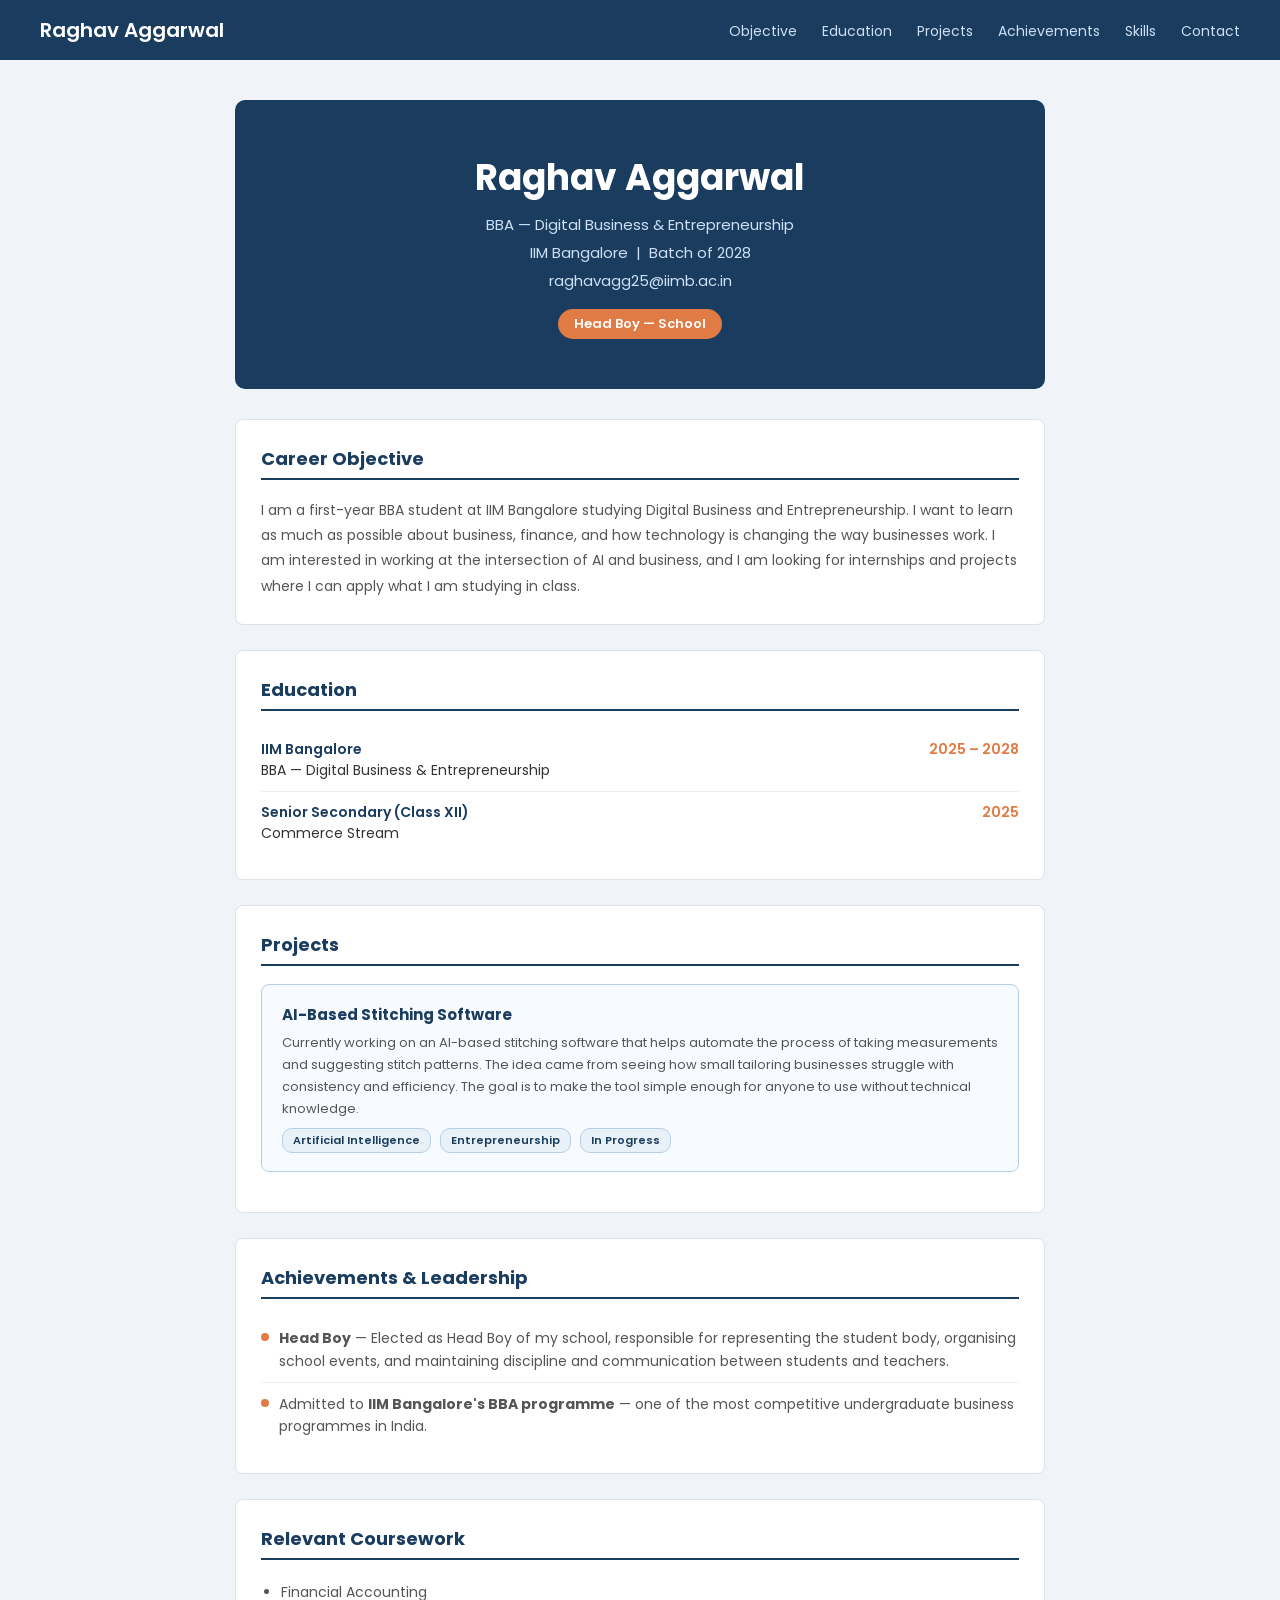
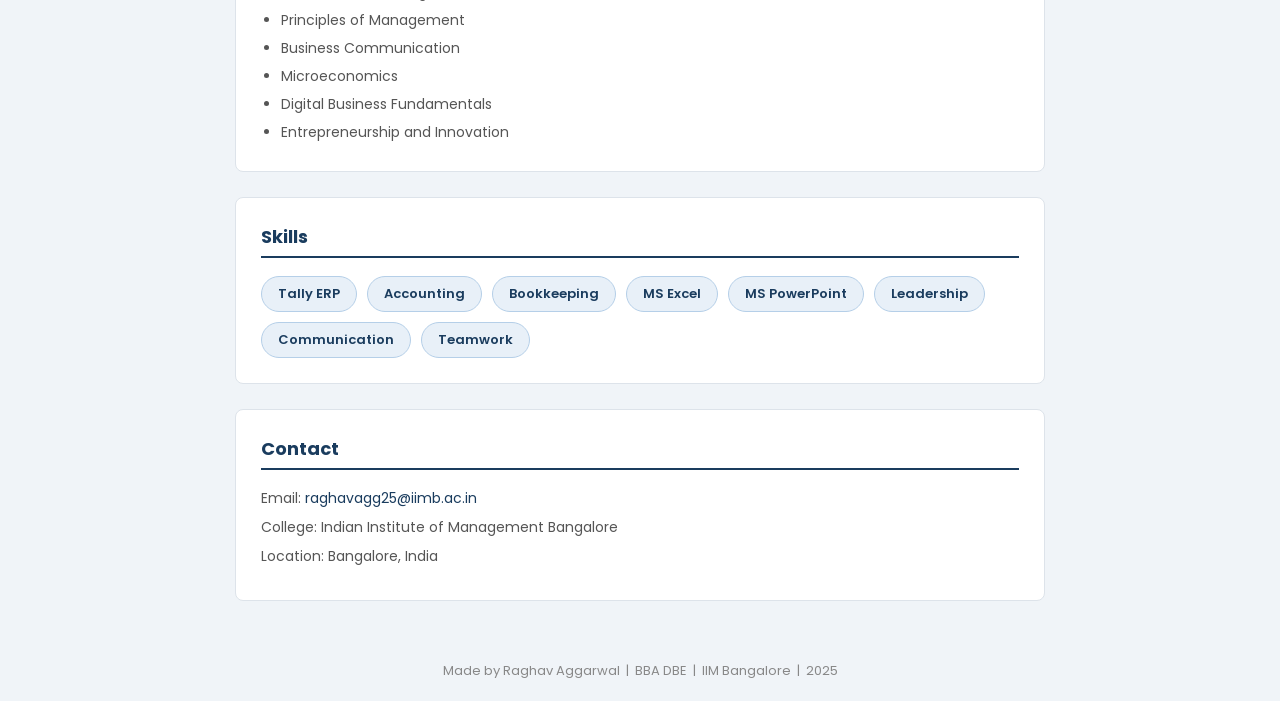
==== index (1).html @ 30580359 "Add files via upload" ====
<!DOCTYPE html>
<html lang="en">
<head>
  <meta charset="UTF-8">
  <meta name="viewport" content="width=device-width, initial-scale=1.0">
  <title>Raghav Aggarwal</title>
  <link href="https://fonts.googleapis.com/css2?family=Poppins:wght@400;600&display=swap" rel="stylesheet">

  <style>

    /* resetting default browser styles */
    * {
      margin: 0;
      padding: 0;
      box-sizing: border-box;
    }

    /* body styling */
    body {
      font-family: 'Poppins', sans-serif;
      background-color: #f0f4f8;
      color: #333333;
    }

    /* navigation bar */
    nav {
      background-color: #1a3c5e;
      display: flex;
      justify-content: space-between;
      align-items: center;
      padding: 15px 40px;
    }

    nav .name {
      color: white;
      font-size: 20px;
      font-weight: 600;
    }

    nav ul {
      list-style: none;
      display: flex;
      gap: 25px;
    }

    nav ul li a {
      color: #cce0f5;
      text-decoration: none;
      font-size: 14px;
    }

    nav ul li a:hover {
      color: white;
    }

    /* main content area */
    .container {
      max-width: 850px;
      margin: 40px auto;
      padding: 0 20px;
    }

    /* header / intro section */
    #header {
      background-color: #1a3c5e;
      color: white;
      text-align: center;
      padding: 50px 20px;
      border-radius: 10px;
      margin-bottom: 30px;
    }

    #header h1 {
      font-size: 36px;
      margin-bottom: 8px;
    }

    #header p {
      font-size: 15px;
      color: #cce0f5;
      margin-bottom: 5px;
    }

    /* badge for Head Boy */
    #header .badge {
      display: inline-block;
      background-color: #e07b45;
      color: white;
      font-size: 13px;
      font-weight: 600;
      padding: 5px 16px;
      border-radius: 20px;
      margin-top: 12px;
    }

    /* section headings */
    h2 {
      font-size: 18px;
      color: #1a3c5e;
      border-bottom: 2px solid #1a3c5e;
      padding-bottom: 6px;
      margin-bottom: 18px;
    }

    /* card style used for each section */
    .card {
      background-color: white;
      border-radius: 8px;
      padding: 25px;
      margin-bottom: 25px;
      border: 1px solid #dde3ea;
    }

    /* objective text */
    #objective p {
      font-size: 14px;
      line-height: 1.8;
      color: #555555;
    }

    /* education rows */
    .edu-row {
      display: flex;
      justify-content: space-between;
      padding: 10px 0;
      border-bottom: 1px solid #eee;
      font-size: 14px;
    }

    .edu-row:last-child {
      border-bottom: none;
    }

    .edu-row .school {
      font-weight: 600;
      color: #1a3c5e;
    }

    .edu-row .year {
      color: #e07b45;
      font-weight: 600;
    }

    /* project card */
    .project-card {
      background-color: #f7faff;
      border: 1px solid #b5cfe8;
      border-radius: 8px;
      padding: 18px 20px;
      margin-bottom: 15px;
    }

    .project-card h3 {
      font-size: 15px;
      color: #1a3c5e;
      margin-bottom: 6px;
    }

    .project-card p {
      font-size: 13px;
      color: #555555;
      line-height: 1.7;
    }

    .project-tag {
      display: inline-block;
      background-color: #e8f0f8;
      color: #1a3c5e;
      font-size: 11px;
      font-weight: 600;
      padding: 3px 10px;
      border-radius: 10px;
      margin-top: 8px;
      margin-right: 5px;
      border: 1px solid #b5cfe8;
    }

    /* achievements list */
    #achievements ul {
      list-style: none;
      padding: 0;
    }

    #achievements ul li {
      font-size: 14px;
      color: #555555;
      padding: 10px 0;
      border-bottom: 1px solid #eee;
      display: flex;
      align-items: flex-start;
      gap: 10px;
      line-height: 1.6;
    }

    #achievements ul li:last-child {
      border-bottom: none;
    }

    #achievements ul li .dot {
      width: 8px;
      height: 8px;
      background-color: #e07b45;
      border-radius: 50%;
      margin-top: 6px;
      flex-shrink: 0;
    }

    /* skills list */
    .skills-list {
      display: flex;
      flex-wrap: wrap;
      gap: 10px;
    }

    .skill {
      background-color: #e8f0f8;
      color: #1a3c5e;
      padding: 7px 16px;
      border-radius: 20px;
      font-size: 13px;
      font-weight: 600;
      border: 1px solid #b5cfe8;
    }

    /* coursework list */
    #coursework ul {
      list-style: disc;
      padding-left: 20px;
      font-size: 14px;
      color: #555555;
      line-height: 2;
    }

    /* contact info */
    #contact p {
      font-size: 14px;
      color: #555555;
      margin-bottom: 8px;
    }

    #contact a {
      color: #1a3c5e;
      text-decoration: none;
    }

    #contact a:hover {
      text-decoration: underline;
    }

    /* footer */
    footer {
      text-align: center;
      font-size: 13px;
      color: #888888;
      padding: 20px;
      margin-top: 10px;
    }

  </style>
</head>
<body>

  <!-- Navigation Bar -->
  <nav>
    <span class="name">Raghav Aggarwal</span>
    <ul>
      <li><a href="#objective">Objective</a></li>
      <li><a href="#education">Education</a></li>
      <li><a href="#projects">Projects</a></li>
      <li><a href="#achievements">Achievements</a></li>
      <li><a href="#skills">Skills</a></li>
      <li><a href="#contact">Contact</a></li>
    </ul>
  </nav>

  <div class="container">

    <!-- Header -->
    <div id="header">
      <h1>Raghav Aggarwal</h1>
      <p>BBA — Digital Business &amp; Entrepreneurship</p>
      <p>IIM Bangalore &nbsp;|&nbsp; Batch of 2028</p>
      <p>raghavagg25@iimb.ac.in</p>
      <span class="badge">Head Boy — School</span>
    </div>

    <!-- Objective -->
    <div class="card" id="objective">
      <h2>Career Objective</h2>
      <p>
        I am a first-year BBA student at IIM Bangalore studying Digital Business and Entrepreneurship.
        I want to learn as much as possible about business, finance, and how technology is changing
        the way businesses work. I am interested in working at the intersection of AI and business,
        and I am looking for internships and projects where I can apply what I am studying in class.
      </p>
    </div>

    <!-- Education -->
    <div class="card" id="education">
      <h2>Education</h2>
      <div class="edu-row">
        <div>
          <span class="school">IIM Bangalore</span><br>
          BBA — Digital Business &amp; Entrepreneurship
        </div>
        <span class="year">2025 – 2028</span>
      </div>
      <div class="edu-row">
        <div>
          <span class="school">Senior Secondary (Class XII)</span><br>
          Commerce Stream
        </div>
        <span class="year">2025</span>
      </div>
    </div>

    <!-- Projects -->
    <div class="card" id="projects">
      <h2>Projects</h2>

      <div class="project-card">
        <h3>AI-Based Stitching Software</h3>
        <p>
          Currently working on an AI-based stitching software that helps automate the process
          of taking measurements and suggesting stitch patterns. The idea came from seeing how
          small tailoring businesses struggle with consistency and efficiency. The goal is to
          make the tool simple enough for anyone to use without technical knowledge.
        </p>
        <span class="project-tag">Artificial Intelligence</span>
        <span class="project-tag">Entrepreneurship</span>
        <span class="project-tag">In Progress</span>
      </div>

    </div>

    <!-- Achievements -->
    <div class="card" id="achievements">
      <h2>Achievements &amp; Leadership</h2>
      <ul>
        <li>
          <span class="dot"></span>
          <span><strong>Head Boy</strong> — Elected as Head Boy of my school, responsible for representing the student body, organising school events, and maintaining discipline and communication between students and teachers.</span>
        </li>
        <li>
          <span class="dot"></span>
          <span>Admitted to <strong>IIM Bangalore's BBA programme</strong> — one of the most competitive undergraduate business programmes in India.</span>
        </li>
      </ul>
    </div>

    <!-- Coursework -->
    <div class="card" id="coursework">
      <h2>Relevant Coursework</h2>
      <ul>
        <li>Financial Accounting</li>
        <li>Principles of Management</li>
        <li>Business Communication</li>
        <li>Microeconomics</li>
        <li>Digital Business Fundamentals</li>
        <li>Entrepreneurship and Innovation</li>
      </ul>
    </div>

    <!-- Skills -->
    <div class="card" id="skills">
      <h2>Skills</h2>
      <div class="skills-list">
        <span class="skill">Tally ERP</span>
        <span class="skill">Accounting</span>
        <span class="skill">Bookkeeping</span>
        <span class="skill">MS Excel</span>
        <span class="skill">MS PowerPoint</span>
        <span class="skill">Leadership</span>
        <span class="skill">Communication</span>
        <span class="skill">Teamwork</span>
      </div>
    </div>

    <!-- Contact -->
    <div class="card" id="contact">
      <h2>Contact</h2>
      <p>Email: <a href="mailto:raghavagg25@iimb.ac.in">raghavagg25@iimb.ac.in</a></p>
      <p>College: Indian Institute of Management Bangalore</p>
      <p>Location: Bangalore, India</p>
    </div>

  </div>

  <!-- Footer -->
  <footer>
    <p>Made by Raghav Aggarwal &nbsp;|&nbsp; BBA DBE &nbsp;|&nbsp; IIM Bangalore &nbsp;|&nbsp; 2025</p>
  </footer>

</body>
</html>
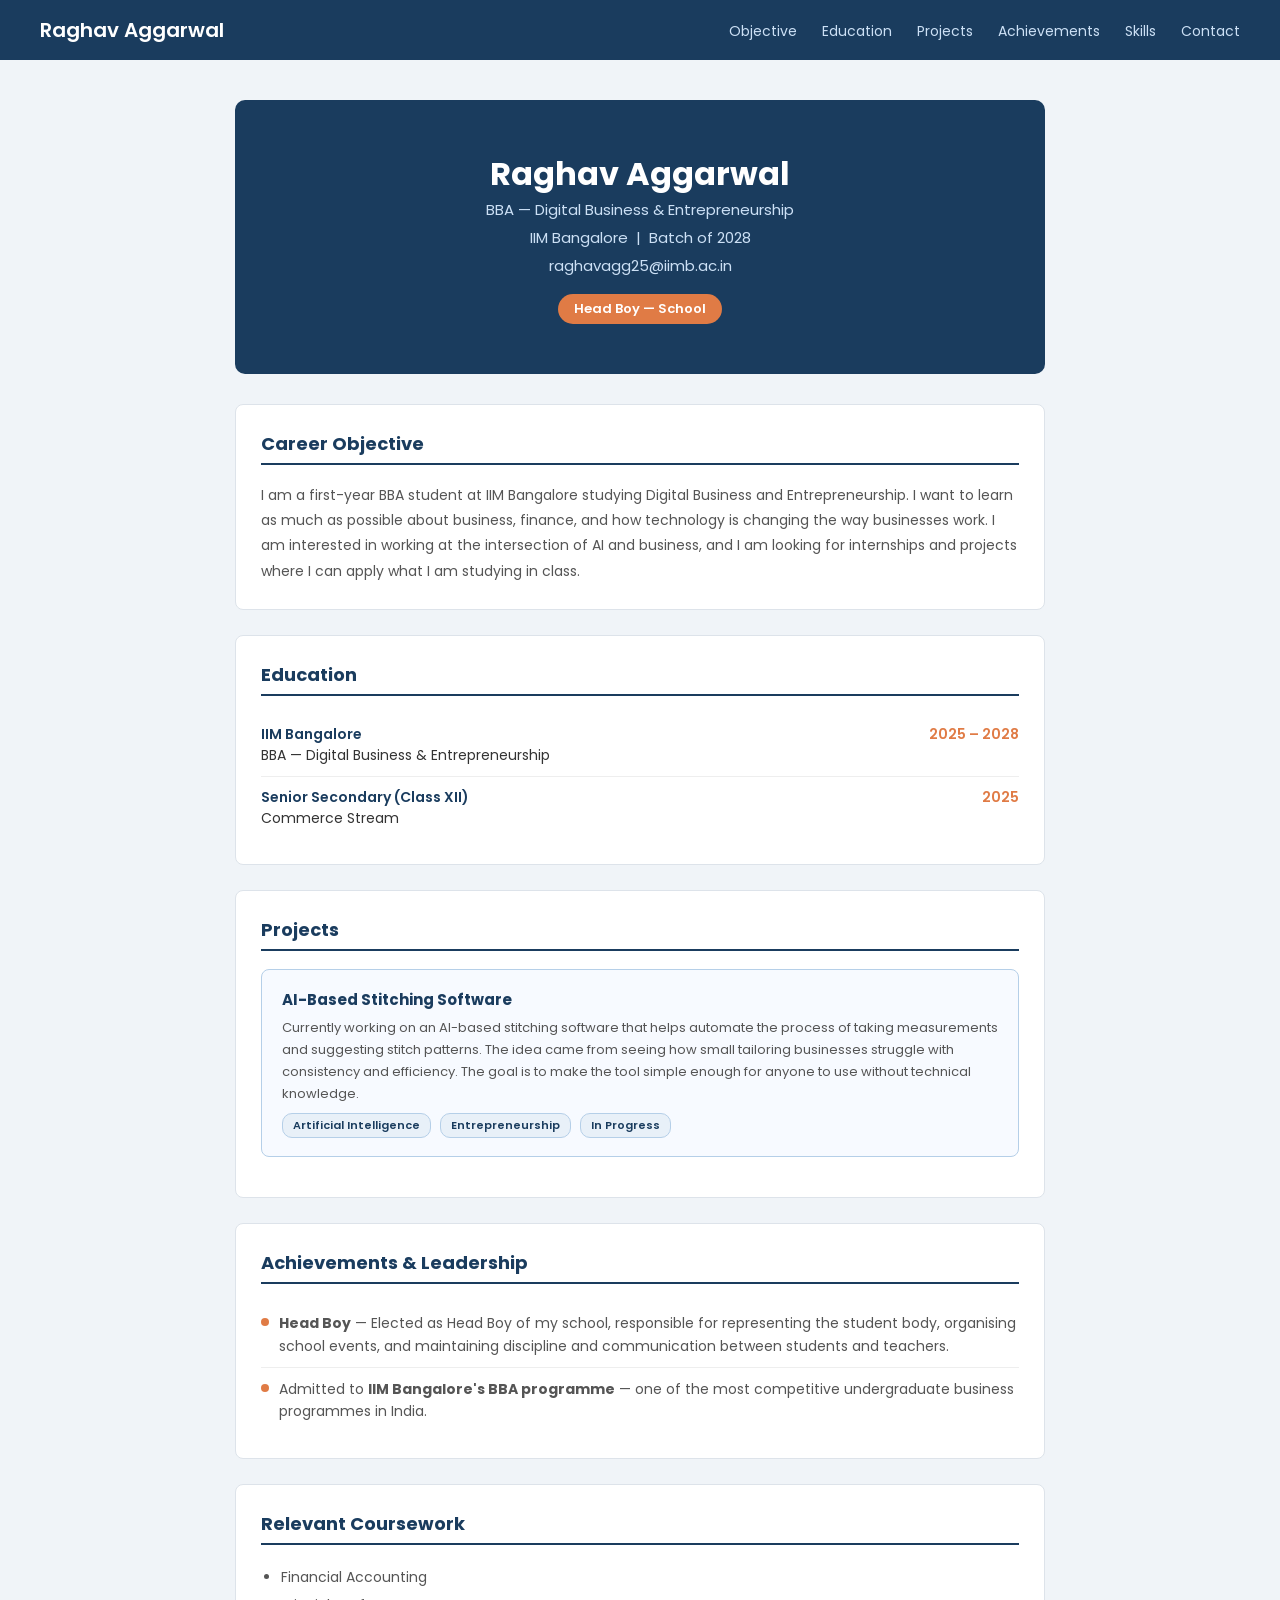
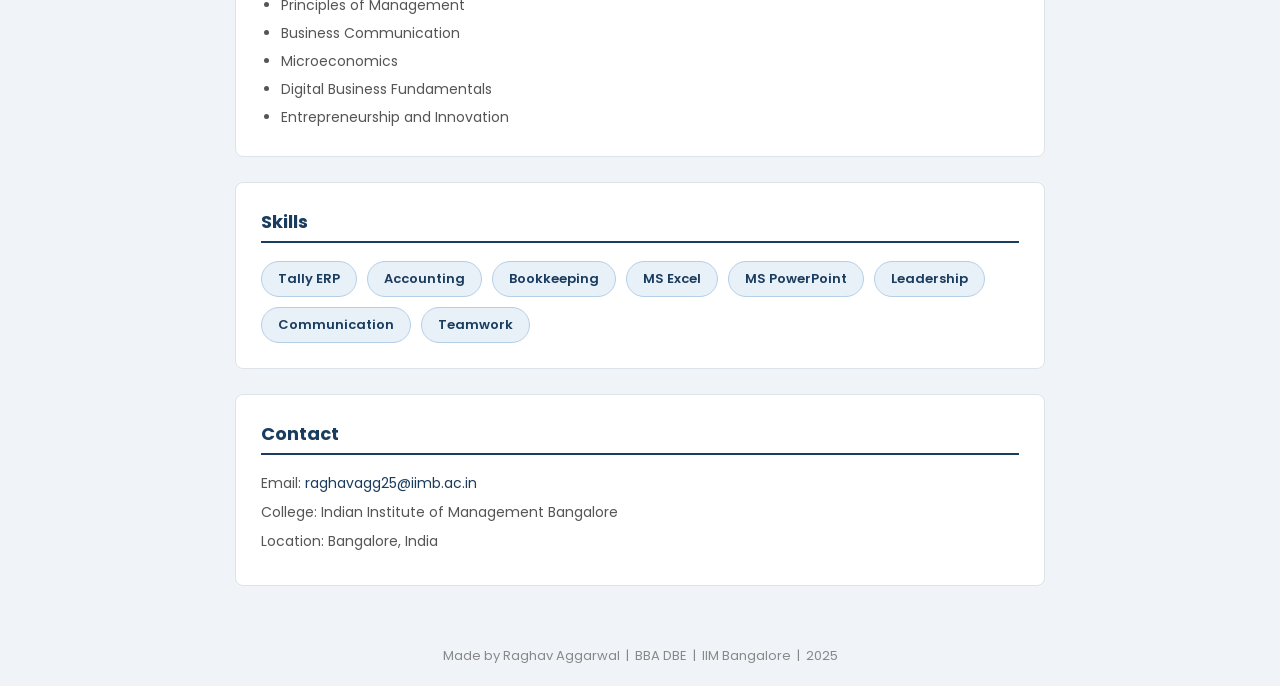
==== commit be816e4a: "Update index (1).html" ====
--- a/index (1).html
+++ b/index (1).html
@@ -69,7 +69,9 @@
       border-radius: 10px;
       margin-bottom: 30px;
     }
-
+<img src="raghav.jpg" alt="Raghav Aggarwal"
+  style="width: 110px; height: 110px; border-radius: 50%;
+  border: 3px solid white; object-fit: cover; margin-bottom: 15px;">
     #header h1 {
       font-size: 36px;
       margin-bottom: 8px;
